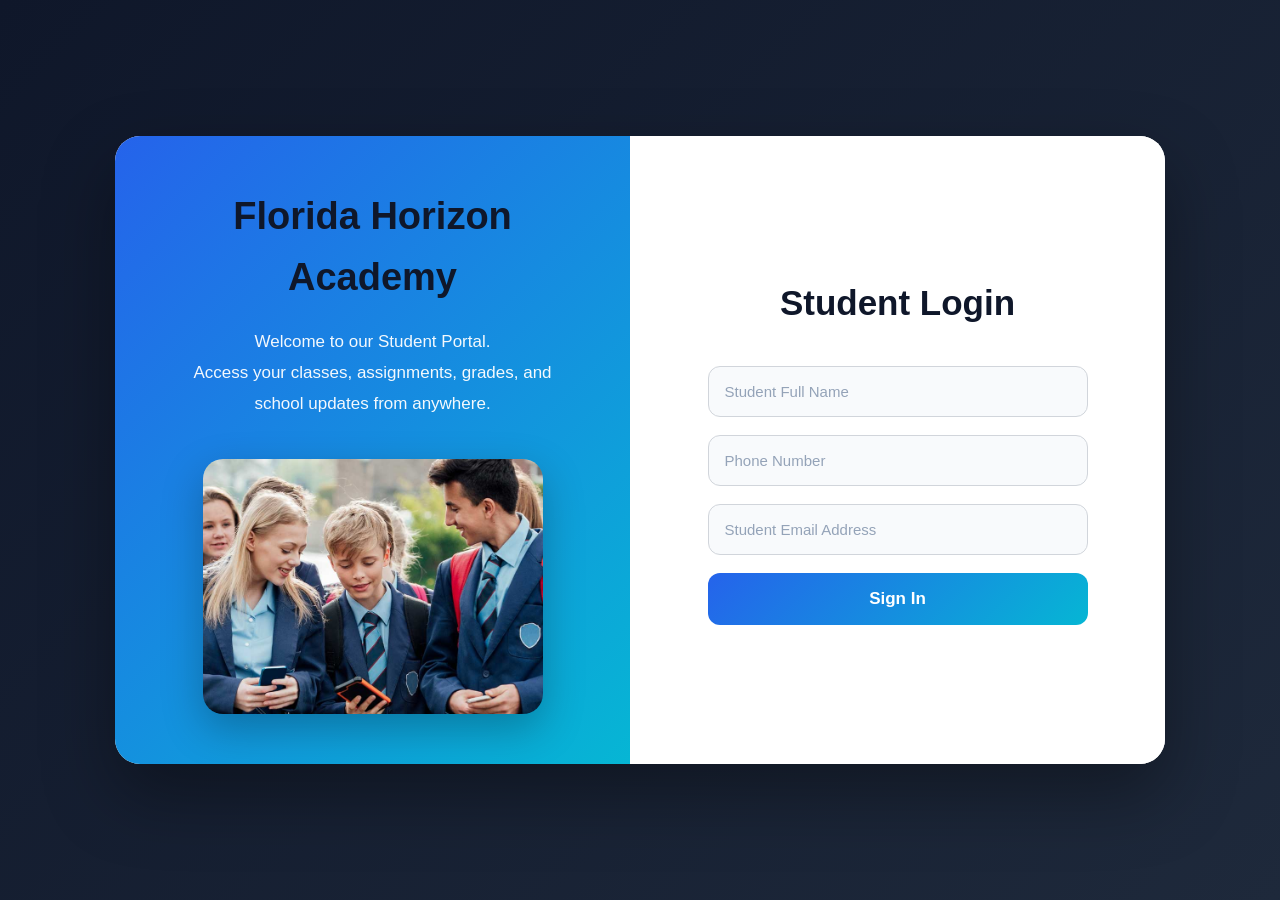
==== login.html @ 073ce8e8 "practice" ====
<!DOCTYPE html>
<html lang="en">
<head>
    <meta charset="UTF-8">
    <meta name="viewport" content="width=device-width, initial-scale=1.0">
    <title>Student Portal - Florida Horizon Academy</title>
    <link rel="stylesheet" href="css/style.css">
</head>
<body>

<div class="card">
    <div class="left">
        <h2>Florida Horizon Academy</h2>
        <p>Welcome to our Student Portal.<br>Access your classes, assignments, grades, and school updates from anywhere.</p>
        <img src="assets/images/school.jpg" class="left-img" alt="School">
    </div>

    <div class="right">
        <form id="loginForm">
            <h2>Student Login</h2>
            
            <input type="text" id="name" placeholder="Student Full Name" required>
            <input type="tel" id="phone" placeholder="Phone Number" required>
            <input type="email" id="email" placeholder="Student Email Address" required>

            <button type="submit" id="submitBtn">Sign In</button>
        </form>
    </div>
</div>

<script>
    document.getElementById('loginForm').addEventListener('submit', function(e) {
        e.preventDefault();
        
        const btn = document.getElementById('submitBtn');
        btn.textContent = "Signing in...";
        btn.disabled = true;

        setTimeout(() => {
            window.location.href = "index.html";
        }, 1000);
    });
</script>

</body>
</html>
---- css/style.css ----
*{
    margin:0;
    padding:0;
    box-sizing:border-box;
    font-family:"Segoe UI",Tahoma,sans-serif;
}

body{
    min-height:100vh;
    display:flex;
    justify-content:center;
    align-items:center;
    background:linear-gradient(135deg,#0f172a,#1e293b);
    padding:25px;
}

.card{
    width:100%;
    max-width:1050px;
    min-height:600px;
    display:flex;
    background:#fff;
    border-radius:25px;
    overflow:hidden;
    box-shadow:0 30px 70px rgba(0,0,0,.35);
}

/* Left */

.left{
    flex:1;
    background:linear-gradient(135deg,#2563eb,#06b6d4);
    color:#fff;
    display:flex;
    flex-direction:column;
    justify-content:center;
    align-items:center;
    padding:50px;
    text-align:center;
}

.left h2{
    font-size:38px;
    margin-bottom:20px;
    font-weight:700;
}

.left p{
    font-size:17px;
    line-height:1.8;
    max-width:360px;
    opacity:.95;
}

.left-img{
    width:100%;
    max-width:340px;
    margin-top:40px;
    border-radius:20px;
    object-fit:cover;
    box-shadow:0 15px 40px rgba(0,0,0,.25);
}

/* Right */

.right{
    flex:1;
    display:flex;
    justify-content:center;
    align-items:center;
    background:#ffffff;
    padding:60px;
}

form{
    width:100%;
    max-width:380px;
}

.right h2{
    text-align:center;
    color:#0f172a;
    font-size:35px;
    margin-bottom:35px;
}

/* Inputs */

input{
    width:100%;
    padding:16px;
    margin-bottom:18px;
    border:1px solid #d1d5db;
    border-radius:12px;
    background:#f8fafc;
    font-size:15px;
    transition:.3s;
}

input::placeholder{
    color:#94a3b8;
}

input:focus{
    outline:none;
    border-color:#2563eb;
    background:#fff;
    box-shadow:0 0 15px rgba(37,99,235,.2);
}

/* Button */

button{
    width:100%;
    padding:16px;
    border:none;
    border-radius:12px;
    background:linear-gradient(135deg,#2563eb,#06b6d4);
    color:#fff;
    font-size:17px;
    font-weight:600;
    cursor:pointer;
    transition:.3s;
}

button:hover{
    transform:translateY(-3px);
    box-shadow:0 15px 30px rgba(37,99,235,.3);
}

button:active{
    transform:scale(.98);
}

/* Responsive */

@media(max-width:768px){

    .card{
        flex-direction:column;
        min-height:auto;
    }

    .left{
        padding:35px 25px;
    }

    .left h2{
        font-size:30px;
    }

    .left p{
        font-size:15px;
    }

    .left-img{
        max-width:250px;
    }

    .right{
        padding:35px 25px;
    }

    .right h2{
        font-size:30px;
    }
}
* {
    margin: 0;
    padding: 0;
    box-sizing: border-box;
}

:root {
    --primary: #2563eb;
    --accent: #06b6d4;
    --dark: #0f172a;
}

body {
    font-family: "Segoe UI", Tahoma, sans-serif;
    line-height: 1.6;
    color: #334155;
}

/* Header */
header {
    background: rgba(15, 23, 42, 0.95);
    backdrop-filter: blur(10px);
    position: fixed;
    width: 100%;
    z-index: 1000;
}

nav {
    max-width: 1400px;
    margin: 0 auto;
    padding: 1rem 2rem;
    display: flex;
    justify-content: space-between;
    align-items: center;
}

.logo {
    color: white;
    text-decoration: none;
    font-size: 1.6rem;
    font-weight: 700;
    display: flex;
    align-items: center;
    gap: 8px;
}

.logo span {
    background: linear-gradient(135deg, var(--primary), var(--accent));
    -webkit-background-clip: text;
    -webkit-text-fill-color: transparent;
}

.nav-links {
    display: flex;
    gap: 2rem;
    list-style: none;
}

.nav-links a {
    color: white;
    text-decoration: none;
    font-weight: 500;
}

.nav-links a:hover {
    color: var(--accent);
}

.login-btn {
    background: linear-gradient(135deg, var(--primary), var(--accent));
    color: white;
    padding: 12px 28px;
    border-radius: 50px;
    text-decoration: none;
    font-weight: 600;
}

/* Hero */
.hero {
    height: 100vh;
    background: linear-gradient(rgba(15,23,42,0.75), rgba(15,23,42,0.85)), url('https://picsum.photos/id/1015/2000/1200') center/cover;
    display: flex;
    align-items: center;
    color: white;
}

.hero-content {
    max-width: 1400px;
    margin: 0 auto;
    padding: 0 2rem;
}

.hero h1 {
    font-size: 4.5rem;
    line-height: 1.1;
    margin-bottom: 1.5rem;
}

.hero p {
    font-size: 1.5rem;
    max-width: 620px;
    margin-bottom: 2.5rem;
}

.btn {
    padding: 16px 36px;
    border-radius: 50px;
    font-size: 1.1rem;
    font-weight: 600;
    text-decoration: none;
    display: inline-block;
    transition: all 0.3s;
}

.btn-primary {
    background: linear-gradient(135deg, var(--primary), var(--accent));
    color: white;
}

.btn-outline {
    border: 2px solid white;
    color: white;
}

.btn:hover {
    transform: translateY(-5px);
}

/* Sections */
.container {
    max-width: 1400px;
    margin: 0 auto;
    padding: 0 2rem;
}

section {
    padding: 100px 0;
}

h2 {
    font-size: 3rem;
    text-align: center;
    margin-bottom: 3.5rem;
    color: var(--dark);
}

/* About */
.about-grid {
    display: grid;
    grid-template-columns: 1fr 1fr;
    gap: 5rem;
    align-items: center;
}

.about-img {
    width: 100%;
    border-radius: 20px;
    box-shadow: 0 20px 40px rgba(0,0,0,0.15);
}

.stats {
    display: grid;
    grid-template-columns: repeat(auto-fit, minmax(180px, 1fr));
    gap: 1.5rem;
    margin-top: 3rem;
}

.stat-card {
    background: white;
    padding: 2rem 1.5rem;
    border-radius: 20px;
    text-align: center;
    box-shadow: 0 10px 30px rgba(0,0,0,0.08);
}

.stat-number {
    font-size: 3rem;
    font-weight: 700;
    background: linear-gradient(135deg, var(--primary), var(--accent));
    -webkit-background-clip: text;
    -webkit-text-fill-color: transparent;
}

/* Academics */
.programs-grid {
    display: grid;
    grid-template-columns: repeat(auto-fit, minmax(320px, 1fr));
    gap: 2rem;
}

.program-card {
    background: white;
    border-radius: 20px;
    overflow: hidden;
    box-shadow: 0 15px 35px rgba(0,0,0,0.1);
    transition: 0.4s;
}

.program-card:hover {
    transform: translateY(-15px);
}

.program-card img {
    width: 100%;
    height: 220px;
    object-fit: cover;
}

.program-content {
    padding: 1.8rem;
}

/* Campus */
.campus {
    background: var(--dark);
    color: white;
}

.gallery-grid {
    display: grid;
    grid-template-columns: repeat(auto-fit, minmax(300px, 1fr));
    gap: 1.5rem;
}

.gallery-item {
    border-radius: 20px;
    overflow: hidden;
    height: 320px;
}

.gallery-item img {
    width: 100%;
    height: 100%;
    object-fit: cover;
    transition: 0.5s;
}

.gallery-item:hover img {
    transform: scale(1.08);
}
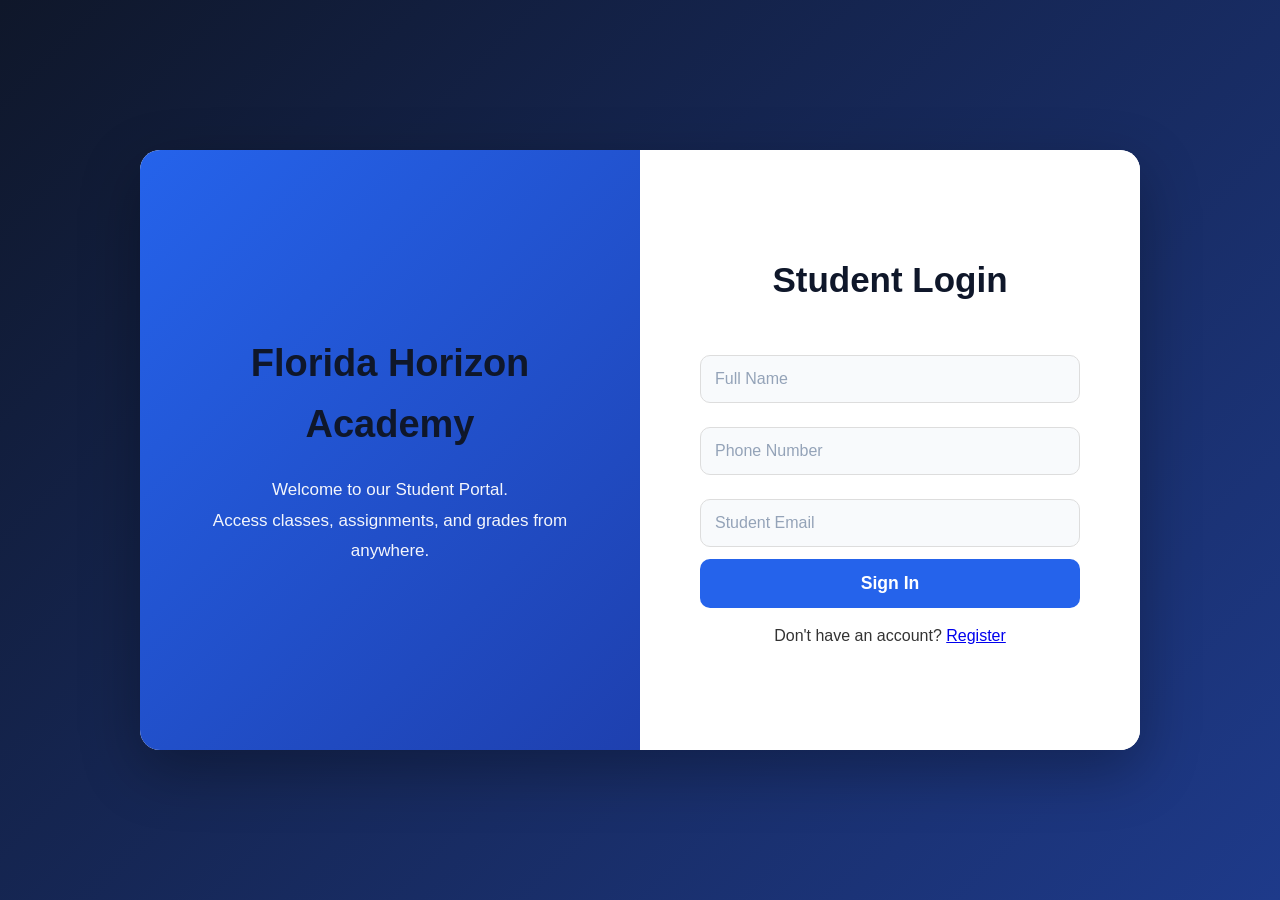
==== commit 7c3f45ae: "prctice" ====
--- a/login.html
+++ b/login.html
@@ -3,44 +3,42 @@
 <head>
     <meta charset="UTF-8">
     <meta name="viewport" content="width=device-width, initial-scale=1.0">
-    <title>Student Portal - Florida Horizon Academy</title>
+    <title>Student Login - Florida Horizon Academy</title>
     <link rel="stylesheet" href="css/style.css">
+    <style>
+        body {
+            margin: 0; padding: 0; height: 100vh;
+            display: flex; align-items: center; justify-content: center;
+            background: linear-gradient(135deg, #0f172a, #1e3a8a);
+            font-family: Arial, sans-serif;
+        }
+        .card {
+            background: white; border-radius: 20px; overflow: hidden;
+            box-shadow: 0 20px 60px rgba(0,0,0,0.3);
+            max-width: 1000px; width: 90%; display: flex;
+        }
+        .left { background: linear-gradient(135deg, #2563eb, #1e40af); color: white; padding: 3rem; flex: 1; }
+        .right { padding: 3rem; flex: 1; }
+        input { width: 100%; padding: 14px; margin: 12px 0; border: 1px solid #ddd; border-radius: 10px; font-size: 1rem; }
+        button { width: 100%; padding: 14px; background: #2563eb; color: white; border: none; border-radius: 10px; font-size: 1.1rem; cursor: pointer; }
+    </style>
 </head>
 <body>
-
 <div class="card">
     <div class="left">
         <h2>Florida Horizon Academy</h2>
-        <p>Welcome to our Student Portal.<br>Access your classes, assignments, grades, and school updates from anywhere.</p>
-        <img src="assets/images/school.jpg" class="left-img" alt="School">
+        <p>Welcome to our Student Portal.<br>Access classes, assignments, and grades from anywhere.</p>
     </div>
-
     <div class="right">
-        <form id="loginForm">
+        <form method="POST" action="login.php">
             <h2>Student Login</h2>
-            
-            <input type="text" id="name" placeholder="Student Full Name" required>
-            <input type="tel" id="phone" placeholder="Phone Number" required>
-            <input type="email" id="email" placeholder="Student Email Address" required>
-
-            <button type="submit" id="submitBtn">Sign In</button>
+            <input type="text" name="name" placeholder="Full Name" required>
+            <input type="tel" name="phone" placeholder="Phone Number" required>
+            <input type="email" name="email" placeholder="Student Email" required>
+            <button type="submit">Sign In</button>
+            <p style="text-align:center; margin-top:15px;">Don't have an account? <a href="register.html">Register</a></p>
         </form>
     </div>
 </div>
-
-<script>
-    document.getElementById('loginForm').addEventListener('submit', function(e) {
-        e.preventDefault();
-        
-        const btn = document.getElementById('submitBtn');
-        btn.textContent = "Signing in...";
-        btn.disabled = true;
-
-        setTimeout(() => {
-            window.location.href = "index.html";
-        }, 1000);
-    });
-</script>
-
 </body>
 </html>
--- a/css/style.css
+++ b/css/style.css
@@ -1,18 +1,15 @@
- *{
-    margin:0;
-    padding:0;
-    box-sizing:border-box;
-    font-family:"Segoe UI",Tahoma,sans-serif;
-}
-
-body{
-    min-height:100vh;
-    display:flex;
-    justify-content:center;
-    align-items:center;
-    background:linear-gradient(135deg,#0f172a,#1e293b);
-    padding:25px;
-}
+ /* FIX MOBILE HORIZONTAL SCROLL */
+* {
+    max-width: 100%;
+    box-sizing: border-box;
+}
+
+body {
+    overflow-x: hidden;
+    background: #e8eded;
+}
+
+
 
 .card{
     width:100%;
@@ -24,8 +21,6 @@
     overflow:hidden;
     box-shadow:0 30px 70px rgba(0,0,0,.35);
 }
-
-/* Left */
 
 .left{
     flex:1;
@@ -406,3 +401,246 @@
     transform: scale(1.08);
 }
 
+.menu-toggle{
+    display:none;
+    background:none;
+    border:none;
+    color:white;
+    font-size:30px;
+    cursor:pointer;
+}
+
+
+.nav-buttons{
+    display:flex;
+    align-items:center;
+    gap:20px;
+}
+
+
+.login-btn{
+    background:#2563eb;
+    color:white;
+    padding:10px 20px;
+    border-radius:10px;
+    text-decoration:none;
+}
+
+
+#logoutBtn{
+    color:white;
+    text-decoration:none;
+}
+
+.menu-toggle{
+    display:none;
+    background:none;
+    border:none;
+    color:white;
+    font-size:30px;
+    cursor:pointer;
+}
+
+
+@media(max-width:768px){
+
+    nav{
+        flex-wrap:wrap;
+    }
+
+    .menu-toggle{
+        display:block;
+    }
+
+    .nav-links{
+        display:none;
+        width:100%;
+        flex-direction:column;
+        text-align:center;
+        background:#0f172a;
+        padding:20px;
+        border-radius:15px;
+    }
+
+    .nav-links.active{
+        display:flex;
+    }
+
+    .nav-buttons{
+        display:none;
+    }
+
+}
+:root {
+    --primary: #2563eb;
+    --accent: #1e40af;
+    --dark: #0f172a;
+}
+
+* {
+    margin: 0;
+    padding: 0;
+    box-sizing: border-box;
+}
+
+body {
+    font-family: 'Arial', 'Tahoma', sans-serif;
+    line-height: 1.6;
+    color: #333;
+}
+
+h2 {
+    font-size: 3rem;
+    text-align: center;
+    margin-bottom: 3.5rem;
+    color: var(--dark);
+}
+
+/* Buttons */
+.btn {
+    padding: 16px 36px;
+    border-radius: 50px;
+    font-size: 1.1rem;
+    font-weight: 600;
+    text-decoration: none;
+    display: inline-block;
+    transition: all 0.3s;
+}
+
+.btn-primary {
+    background: linear-gradient(135deg, var(--primary), var(--accent));
+    color: white;
+}
+
+.btn-outline {
+    border: 2px solid white;
+    color: white;
+}
+
+.btn:hover {
+    transform: translateY(-5px);
+}
+
+/* Container */
+.container {
+    max-width: 1400px;
+    margin: 0 auto;
+    padding: 0 2rem;
+}
+
+section {
+    padding: 100px 0;
+}
+
+/* Login & Register Cards */
+.card {
+    background: white;
+    border-radius: 20px;
+    overflow: hidden;
+    box-shadow: 0 10px 30px rgba(0,0,0,0.1);
+}
+
+/* Top Students */
+.students-grid {
+    display: grid;
+    grid-template-columns: repeat(auto-fit, minmax(220px, 1fr));
+    gap: 2rem;
+    margin-top: 3rem;
+}
+
+.student-card {
+    background: white;
+    border-radius: 20px;
+    overflow: hidden;
+    text-align: center;
+    box-shadow: 0 10px 30px rgba(0,0,0,0.1);
+}
+
+.student-card img {
+    width: 100%;
+    height: 260px;
+    object-fit: cover;
+}
+
+/* Teachers */
+.teachers-grid {
+    display: grid;
+    grid-template-columns: repeat(auto-fit, minmax(220px, 1fr));
+    gap: 2rem;
+    margin-top: 3rem;
+}
+
+.teacher-card {
+    text-align: center;
+}
+
+.teacher-card img {
+    width: 180px;
+    height: 180px;
+    border-radius: 50%;
+    object-fit: cover;
+    border: 4px solid #2563eb;
+}
+
+/* Navigation */
+nav {
+    display: flex;
+    justify-content: space-between;
+    align-items: center;
+    padding: 1rem 2rem;
+    background: var(--dark);
+    color: white;
+}
+
+.nav-links {
+    display: flex;
+    gap: 2rem;
+}
+
+.login-btn {
+    background: #2563eb;
+    color: white;
+    padding: 10px 20px;
+    border-radius: 10px;
+    text-decoration: none;
+}
+
+.menu-toggle {
+    display: none;
+    background: none;
+    border: none;
+    color: white;
+    font-size: 30px;
+    cursor: pointer;
+}
+
+/* Responsive */
+@media (max-width: 768px) {
+    .menu-toggle {
+        display: block;
+    }
+
+    .nav-links {
+        display: none;
+        flex-direction: column;
+        width: 100%;
+        text-align: center;
+        background: #0f172a;
+        padding: 20px;
+        border-radius: 15px;
+    }
+
+    .nav-links.active {
+        display: flex;
+    }
+}
+
+/* Welcome Section */
+.welcome {
+    text-align: center;
+    padding: 40px;
+    background: linear-gradient(135deg, #2563eb, #1e40af);
+    color: white;
+    border-radius: 15px;
+    margin: 30px;
+}
